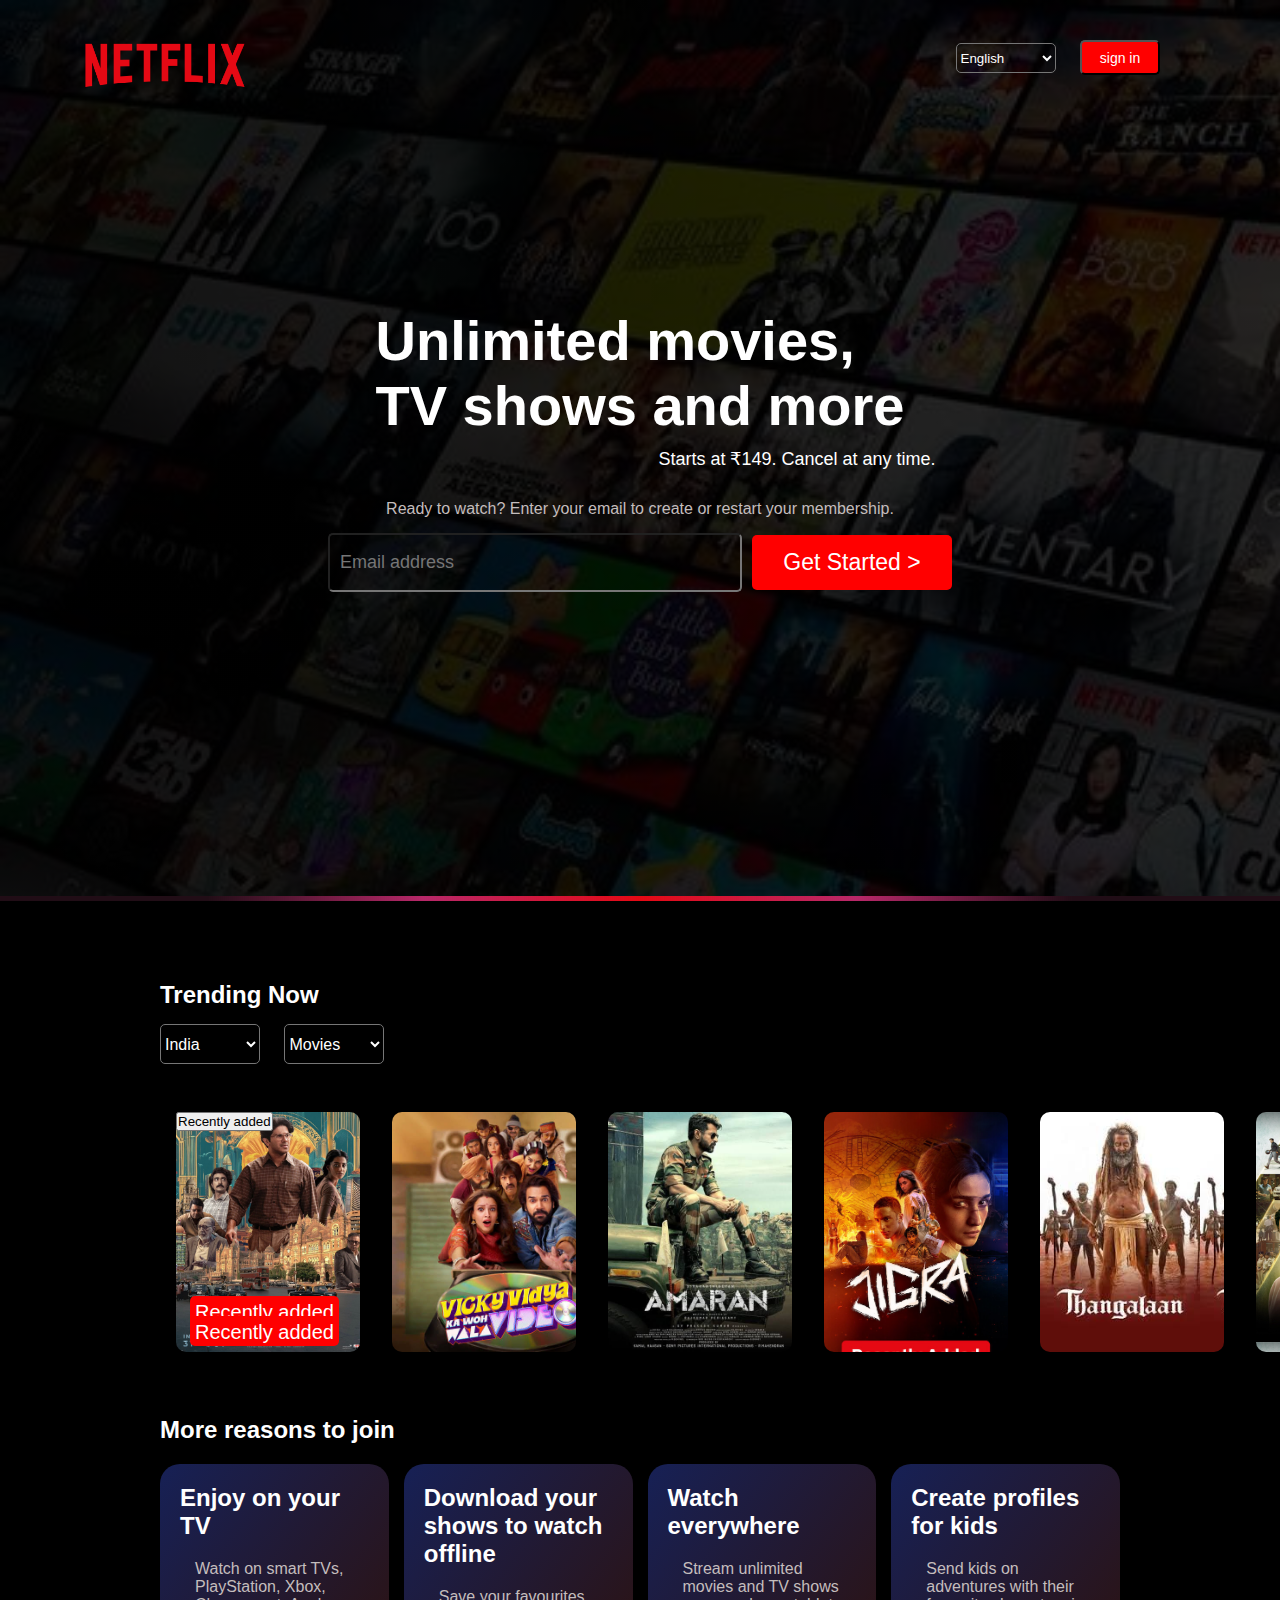
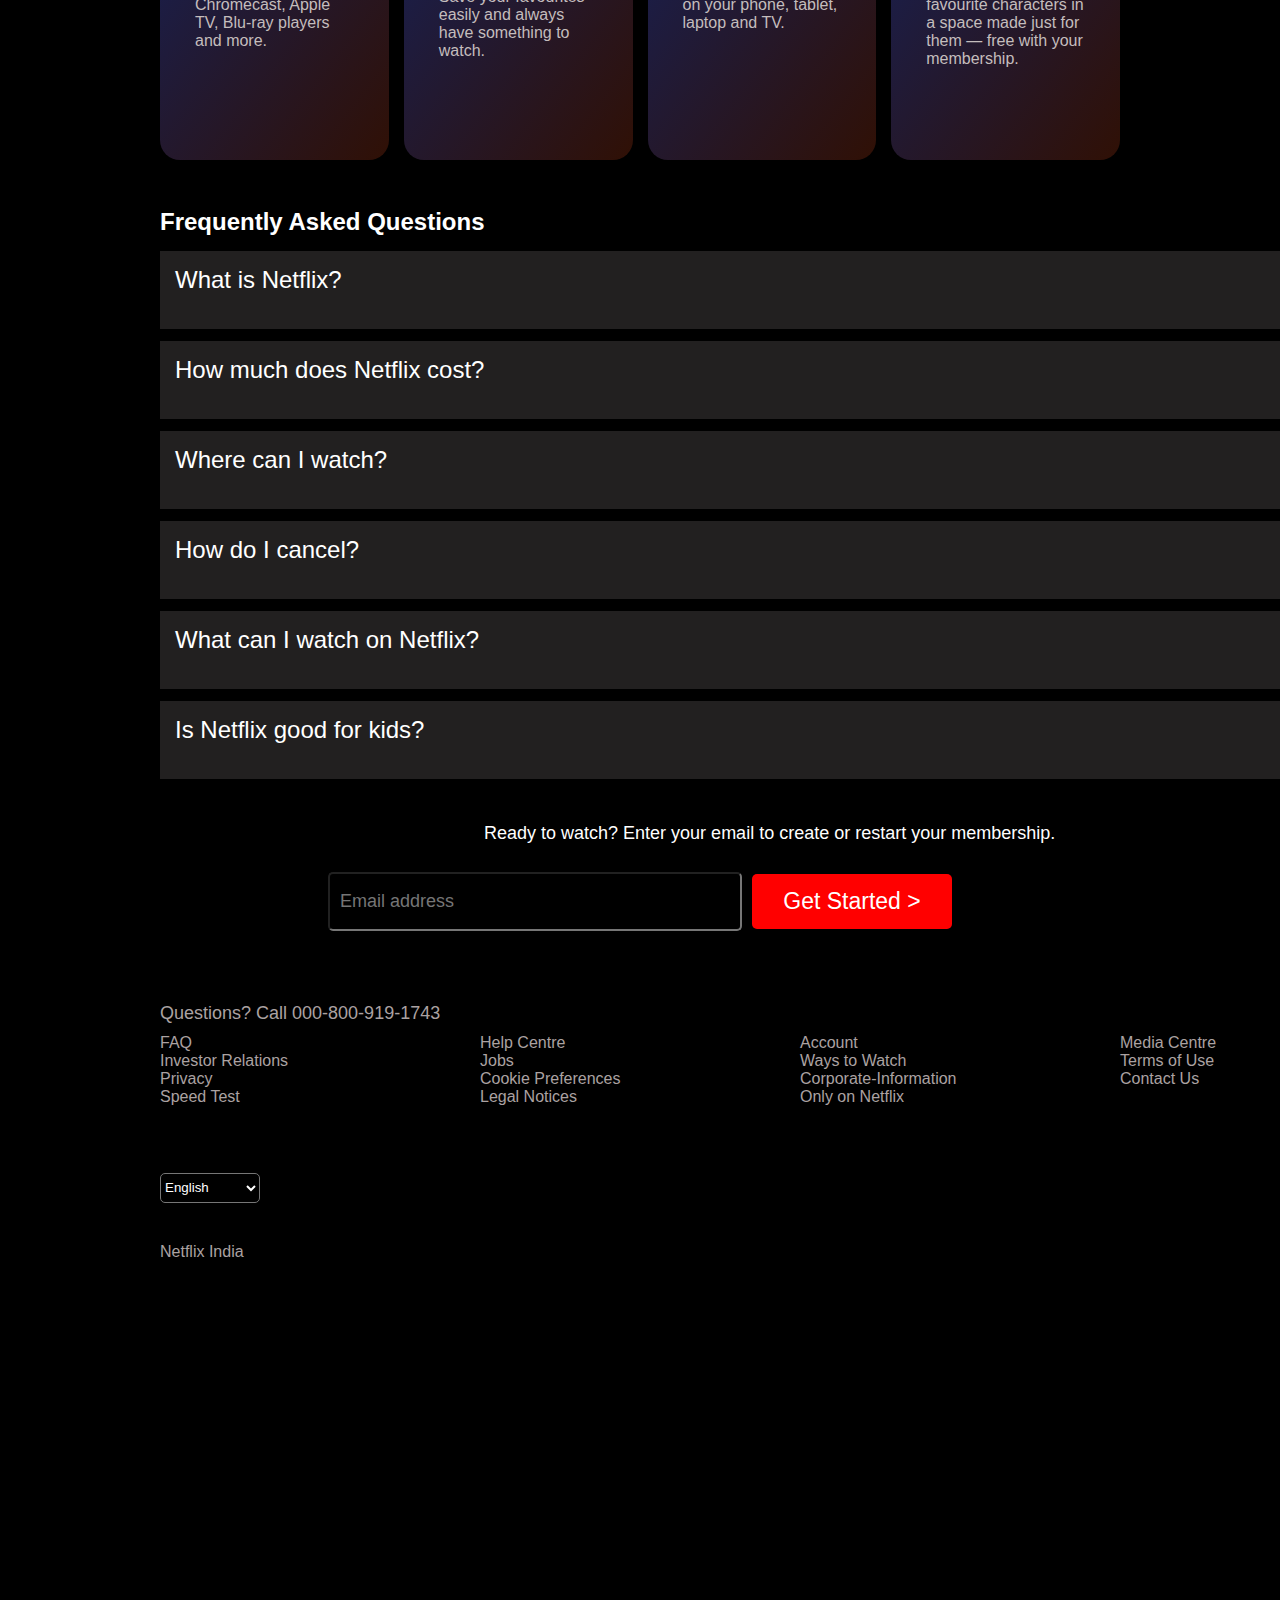
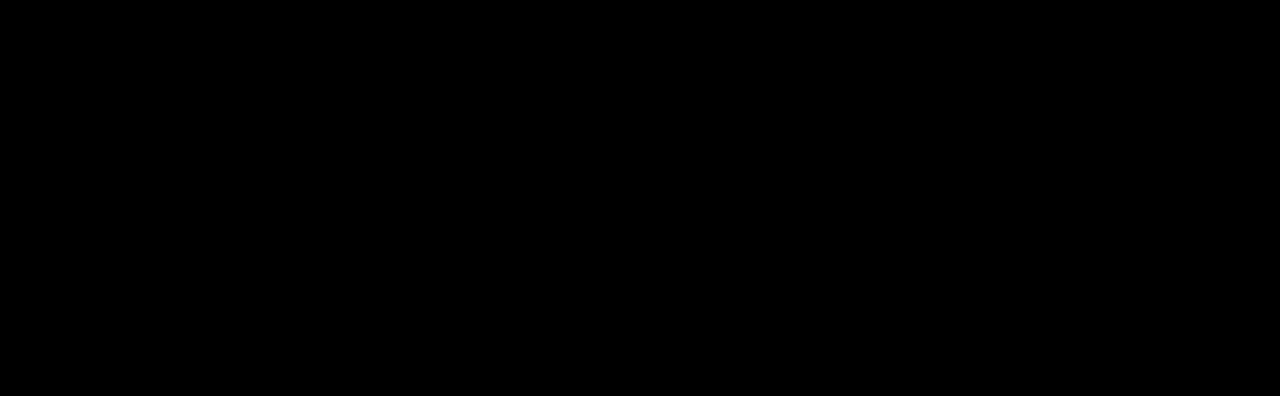
==== Netflix/index.html @ ad24f738 "add_changes" ====
<!DOCTYPE html>
<html lang="en">
<head>
    <title>Document</title>
    <link rel="stylesheet" href="netflix.css">
</head>
<body>
    <div class="container">
           <img src="logo.png">
           <div class="navbar">
           <select id="language">
           <option vlaue="English">English</option>
           <option vlaue="Hindi">Hindi</option>
           </select>
           <button class="signin"> sign in </button> 
        </div>
        <h1>Unlimited movies,</br>TV shows and more</h1>
        <h3>Starts at ₹149. Cancel at any time.</h3>
        <p>Ready to watch? Enter your email to create or restart your membership.</p>
        <div class="text-boxes">
        <input type="text" id="email" placeholder="Email address">
        <button class="start">Get Started ></button>
        </div>
    </div>
      <div class="second-container">
      <div class="curv"></div>
      <div class="mini-container">
        <h2>Trending Now</h2>
        <select id="india">
          <option vlaue="India">India</option>
          <option vlaue="Global">Global</option>
          </select>
          <select id="Movies">
            <option vlaue="Movies">Movies</option>
            <option vlaue="TV Shows">TV Shows</option>
            </select>
  
        <div class="scroll-bar">
        <div id="box1"><button class="recent1">Recently added</button></div>
        <div id="box2"><button class="recent2">Recently added</button></div>
        <div id="box3"><button class="recent3">Recently added</button></div>
        <div id="box4"></div>
        <div id="box5"></div>
        <div id="box6"></div>
        <div id="box7"></div>
        <div id="box8"></div>
        </div>
        <h2> More reasons to join</h2>
        <div class="options">
          <div class="option1"><h2>Enjoy on your TV</h2>
             <p>Watch on smart TVs, PlayStation, Xbox, Chromecast, Apple TV, Blu-ray players and more.</p> </div>
          <div class="option2">
              <h2>Download your shows to watch offline</h2>
              <p>Save your favourites easily and always have something to watch.</p>
          </div>
          <div class="option3">
          <h2>Watch everywhere</h2>
          <p> Stream unlimited movies and TV shows on your phone, tablet, laptop and TV.</p>
          </div>
          <div class="option4">
          <h2>Create profiles for kids</h2>
          <p> Send kids on adventures with their favourite characters in a space made just for them — free with your membership.</p>
          </div>
      </div>
      <h2> Frequently Asked Questions</h2>
      <div class="questions">
      <div id="Que1">What is Netflix?</div>
      <div id="Que2">How much does Netflix cost?</div>
      <div id="Que3">Where can I watch?</div>
      <div id="Que4">How do I cancel?</div>
      <div id="Que5">What can I watch on Netflix?</div>
      <div id="Que6">Is Netflix good for kids?</div>
    </div>
    <h3>Ready to watch? Enter your email to create or restart your membership.</h3>
  </br>
    <div class="text-boxes">
      <input type="text" id="email" placeholder="Email address">
      <button class="start">Get Started ></button>
      </div>
      <h3 class="Que-call">Questions? Call 000-800-919-1743</h3>
      <div class="footer">
        <div class="line1"><h4>FAQ</h4><h4>Help Centre</h4><h4>Account</h4><h4>Media Centre</h4></div>
        <div class="line1"><h4>Investor Relations</h4><h4>Jobs</h4><h4>Ways to Watch</h4><h4>Terms of Use</h4></div>
        <div class="line1"><h4>Privacy</h4><h4>Cookie Preferences</h4><h4>Corporate-Information</h4><h4>
          Contact Us</h4></div>
        <div class="line1"><h4>Speed Test</h4><h4>Legal Notices</h4><h4>Only on Netflix</h4><h4></h4></div>
      </div>
      <select id="lang">
        <option vlaue="English">English</option>
        <option vlaue="Hindi">Hindi</option>
        </select>
        <h4>Netflix India</h4>
      </div>
   </div>
</body>
</html>
---- Netflix/netflix.css ----
*{
    margin:0px;
    padding:0px;
}
body{
    
    color: white;
    font-family: Netflix Sans, Helvetica Neue, Segoe UI, Roboto, Ubuntu, sans-serif;
}
.container{
    background-image: linear-gradient(to right, rgba(0,0,0,0.9),rgba(0,0,0,0.8)),url("bgimage.jpeg");
    background-size: cover;
    height: 100vh;
     display:flex;
     flex-direction: column;
     justify-content: center;
     align-items: center;
}
img{
    width:250px;
    position: absolute;
    top:-5px;
    left: 40px;
}
.navbar{
    position: absolute;
    top:40px;
    right: 120px;
    gap: 20px;
}
#language{
    width:100px;
    height: 30px;
    margin-right: 20px;
    border-radius: 5px;
    background: transparent;
    color: white;
}
.signin{
    font-size: 14px;
    color: white;
    width: 80px;
    height: 35px;
    padding:5px;
    background-color: red;
    border-radius: 5px;
}
h1{
    font-size: 3.5rem;
    font-family: Netflix Sans, Helvetica Neue, Segoe UI, Roboto, Ubuntu, sans-serif;
    font-weight: 900;
}
h3{
    margin: 10px;
    font-size: 1.25rem;
    font-weight: 500;
}
p{ 
    margin: 15px;
}
.text-boxes{
     display:flex;
     flex-direction: row;
     justify-content: center;
     align-items: center;
     gap: 10px;
}
#email{
    width: 400px;
    height: 55px;
    padding-left:10px;
    background: transparent;
    color: rgb(235, 228, 228);
    font-family: Netflix Sans, Helvetica Neue, Segoe UI, Roboto, Ubuntu, sans-serif;
    border-radius: 5px;
    font-size: 18px;
}
.start{
    width: 200px;
    height: 55px;
    background-color: red;
    border-radius: 5px;
    color: white;
    font-size: 23px;
    border:none ;
}
.second-container{
    height:300vh;
    background-color: black;
}
.curv{
    height: 5px;
    background-image: linear-gradient(to right,rgba(33, 13, 22, 1) 16%, rgba(184, 40, 105, 1), rgba(229, 9, 20, 1), rgba(184, 40, 105, 1), rgba(33, 13, 22, 1) 84%);
    box-sizing: border-box;
    border: solid .25rem transparent;
    border-top-left-radius: 50% 100%;
    border-top-right-radius: 50% 100%;
    border-bottom: none;
    z-index: -1;
    margin-top: -.25rem;
    border-radius: inherit;
    
}

.mini-container{  
    margin-top: 5em;
    padding-left:10em;
    padding-right:10em;
}
#india{
    width:100px;
    height: 40px;
    margin-right: 20px;
    border-radius: 5px;
    background: transparent;
    color: white;
    font-size: 16px;
}
h2{
    margin-bottom: 15px;
}
#Movies{
    width:100px;
    height: 40px;
    margin-right: 20px;
    border-radius: 5px;
    background: transparent;
    color: white;
    font-size: 16px;
}
.scroll-bar{
    width:70em;
    padding: 1em;
    display: flex;
    margin-top: 2em;
    overflow: auto;
    scrollbar-width: none;
    height: 15em;
    margin-bottom: 3em;
    position:relative;
}
#box1{
    min-height: 15em;
    min-width: 11.5em;
    background-image:url("image1.jpg");
    background-size: cover;
    border-radius: 10px;
    margin-right: 2em;

}
#box2{
    height: 15em;
    min-width: 11.5em;
    background-image:url("image2.jpeg");
    background-size: cover;
    border-radius: 10px;
    margin-right: 2em;
}
#box3{
    height: 15em;
    min-width: 11.5em;
    background-image:url("image3.jpg");
    background-size: cover;
    border-radius: 10px;
    margin-right: 2em;
}
#box4{
    height: 15em;
    min-width: 11.5em;
    background-image:url("image4.jpg");
    background-size: cover;
    border-radius: 10px;
    margin-right: 2em;
}
#box5{
    height: 15em;
    min-width: 11.5em;
    background-image:url("image5.jpeg");
    background-size: contain;
    border-radius: 10px;
    margin-right: 2em;
}
#box6{
    height: 15em;
    min-width: 11.5em;
    background-image:url("image6.jpg");
    background-size: contain;
    border-radius: 10px;
    margin-right: 2em;
}
#box7{
    height: 15em;
    min-width: 11.5em;
    background-image:url("image7.jpg");
    background-size: cover;
    border-radius: 10px;
    margin-right: 2em;
}
#box8{
    height: 15em;
    min-width: 11.5em;
    background-image:url("image8.jpeg");
    background-size: cover;
    border-radius: 10px;
    margin-right: 2em;
}
#box1:hover,#box2:hover,#box3:hover,#box4:hover,#box5:hover,#box6:hover,#box7:hover,#box8:hover
{
    transform: scale(1.1,1.1);
}
.recent{
    height: 1.5em;
    padding: 5px;
    background-color: red;
    border: none;
    border-radius: 5px;
    color:white;
    font-size: 20px;
    position: absolute;
    top:220px;
    left:30px;
}
.recent2{
    height: 1.5em;
    padding: 5px;
    background-color: red;
    border: none;
    border-radius: 5px;
    color:white;
    font-size: 20px;
    position: absolute;
    top:200px;
    left:30px;
}
.recent3{
    height: 1.5em;
    padding: 5px;
    background-color: red;
    border: none;
    border-radius: 5px;
    color:white;
    font-size: 20px;
    position: absolute;
    top:220px;
    left:30px;
}

.options{
    margin-top: 20px;
    color: white;
    display: flex;
    gap:15px;
    margin-bottom: 3em;
}
.option1,.option2,.option3,.option4{
    height: 16em;
    width: 16em;
    background-image:linear-gradient(to right bottom, rgba(25, 36, 95, 0.9),rgb(48, 16, 5));
    border-radius: 20px;
    padding: 20px;
}
p{
    color: rgb(196, 189, 189);
    margin-top: 20px;
}
.questions{
    display: flex;
    flex-direction: column;
    color: white;
    margin-bottom: 2em;
}
#Que1,#Que2,#Que3,#Que4,#Que5,#Que6{
    width: 48em;
    height: 2em;
    margin-bottom: 0.5em;
    background-color: rgb(34, 32, 32);
    border: none;
    font-size: 24px;
    color: white;
    padding: 15px;
}
#Que1:hover,#Que2:hover,#Que3:hover,#Que4:hover,#Que5:hover,#Que6:hover{
    background-color: rgb(59, 56, 56);
}
h3{
    font-size: 18px;
    margin-left: 18em;
}
.Que-call{
    color: rgb(171, 162, 162);
    margin-top: 4em;
    font-weight:500;
    margin-left: 0em;
}
h4{
    width:10em;
    color: rgb(171, 162, 162);
    font-weight:500;
}
.footer{
    width:70em;
}
.line1{
    display:flex;
    flex-direction: row;
    justify-content: space-between;
}
#lang{
    width:100px;
    height: 30px;
    margin-right: 20px;
    border-radius: 5px;
    background: transparent;
    color: white;
    margin-top: 5em;
    margin-bottom: 3em;
}
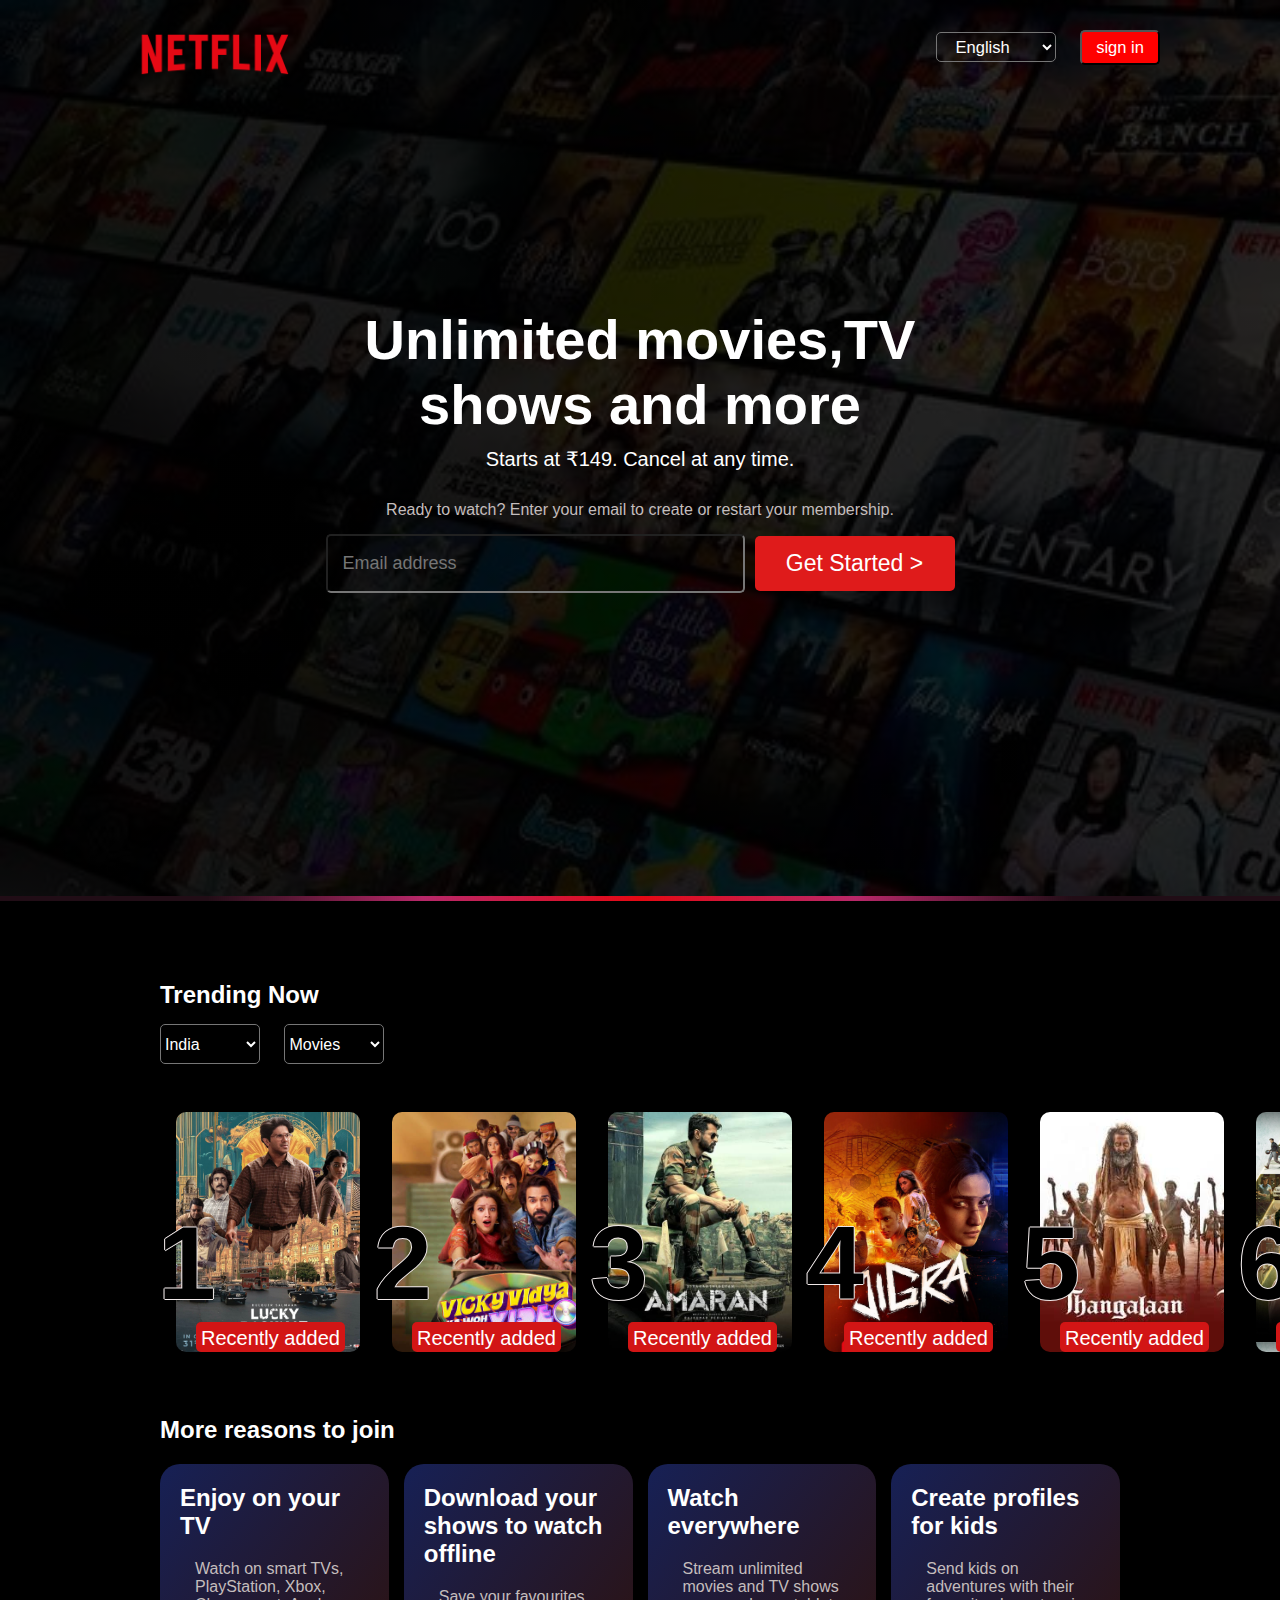
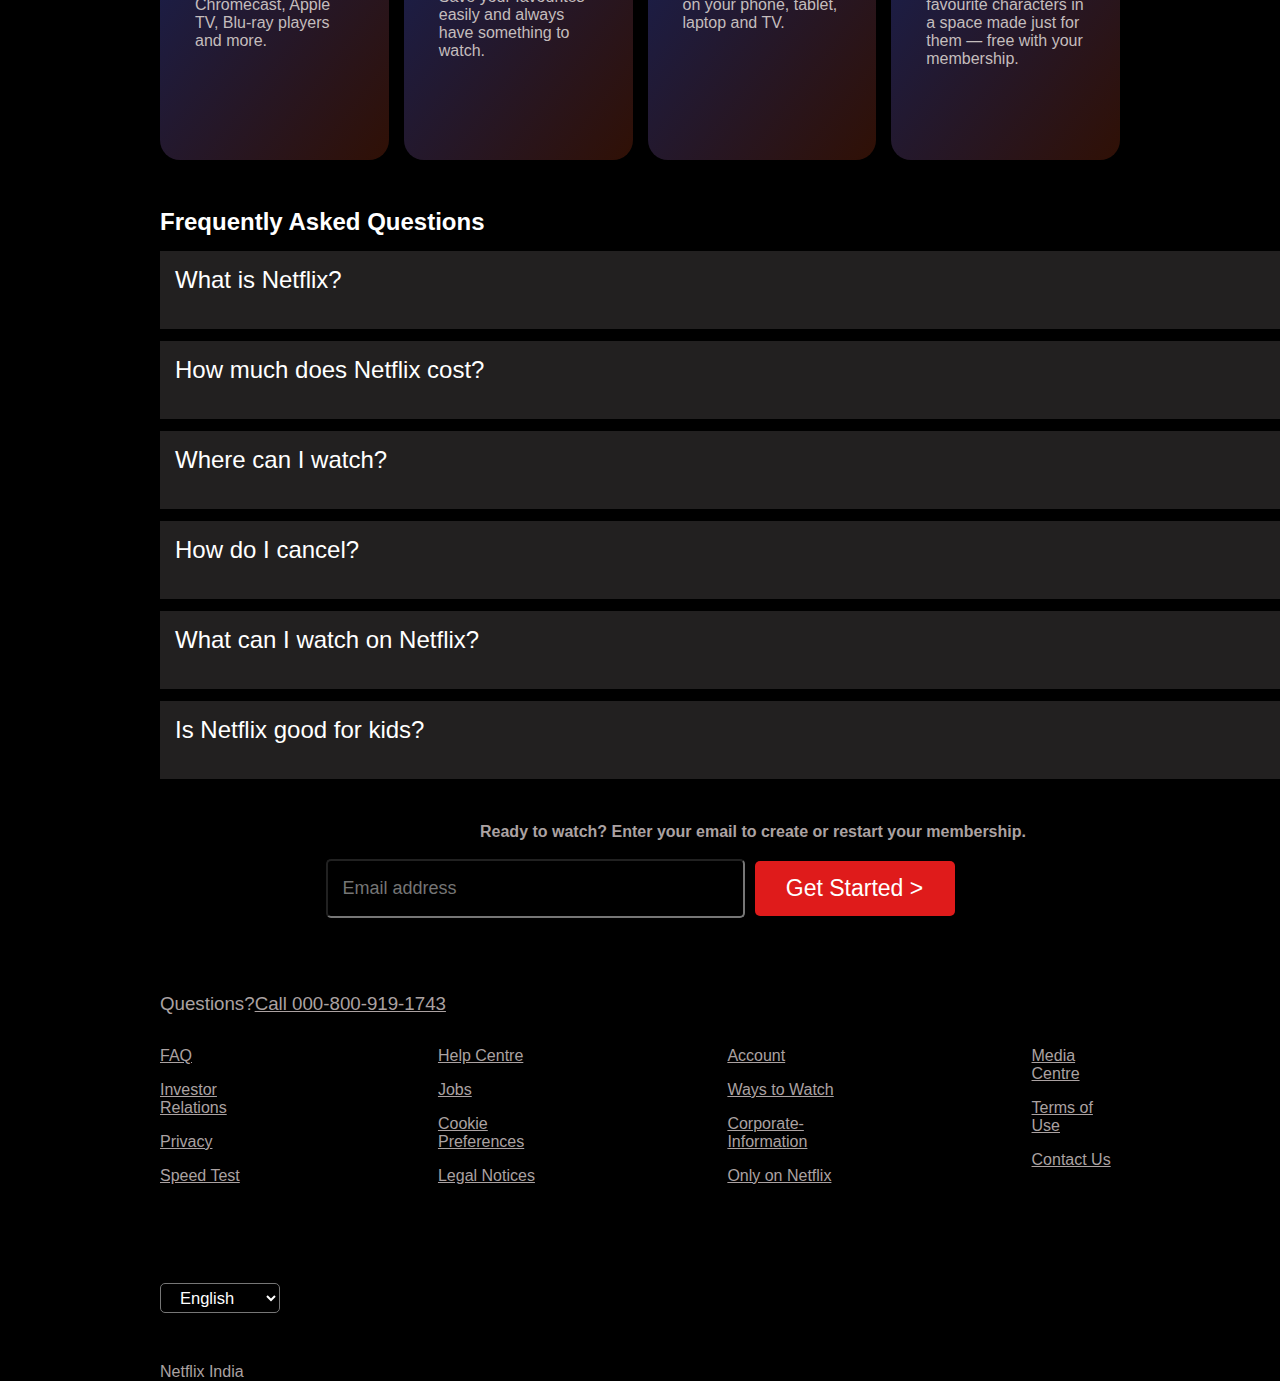
==== commit 8da1920d: "completed" ====
--- a/Netflix/index.html
+++ b/Netflix/index.html
@@ -14,8 +14,8 @@
            </select>
            <button class="signin"> sign in </button> 
         </div>
-        <h1>Unlimited movies,</br>TV shows and more</h1>
-        <h3>Starts at ₹149. Cancel at any time.</h3>
+        <h1>Unlimited movies,TV </h1><h1>shows and more</h1>
+        <h3 id="desc">Starts at ₹149. Cancel at any time.</h3>
         <p>Ready to watch? Enter your email to create or restart your membership.</p>
         <div class="text-boxes">
         <input type="text" id="email" placeholder="Email address">
@@ -36,15 +36,16 @@
             </select>
   
         <div class="scroll-bar">
-        <div id="box1"><button class="recent1">Recently added</button></div>
-        <div id="box2"><button class="recent2">Recently added</button></div>
-        <div id="box3"><button class="recent3">Recently added</button></div>
-        <div id="box4"></div>
-        <div id="box5"></div>
-        <div id="box6"></div>
-        <div id="box7"></div>
-        <div id="box8"></div>
-        </div>
+        <div id="box1"><button class="recent">Recently added</button><div id="num">1</div></div>
+        <div id="box2"><button class="recent">Recently added</button><div id="num">2</div></div>
+        <div id="box3"><button class="recent">Recently added</button><div id="num">3</div></div>
+        <div id="box4"><button class="recent">Recently added</button><div id="num">4</div></div>
+        <div id="box5"><button class="recent">Recently added</button><div id="num">5</div></div>
+        <div id="box6"><button class="recent">Recently added</button><div id="num">6</div></div>
+        <div id="box7"><button class="recent">Recently added</button><div id="num">7</div></div>
+        <div id="box8"><button class="recent">Recently added</button><div id="num">8</div></div>
+      </div>
+        
         <h2> More reasons to join</h2>
         <div class="options">
           <div class="option1"><h2>Enjoy on your TV</h2>
@@ -71,19 +72,18 @@
       <div id="Que5">What can I watch on Netflix?</div>
       <div id="Que6">Is Netflix good for kids?</div>
     </div>
-    <h3>Ready to watch? Enter your email to create or restart your membership.</h3>
+    <h3 id="foot-desc">Ready to watch? Enter your email to create or restart your membership.</h3>
   </br>
     <div class="text-boxes">
       <input type="text" id="email" placeholder="Email address">
       <button class="start">Get Started ></button>
       </div>
-      <h3 class="Que-call">Questions? Call 000-800-919-1743</h3>
+      <h3 class="Que-call">Questions?<a href="">Call 000-800-919-1743</a></h3>
       <div class="footer">
-        <div class="line1"><h4>FAQ</h4><h4>Help Centre</h4><h4>Account</h4><h4>Media Centre</h4></div>
-        <div class="line1"><h4>Investor Relations</h4><h4>Jobs</h4><h4>Ways to Watch</h4><h4>Terms of Use</h4></div>
-        <div class="line1"><h4>Privacy</h4><h4>Cookie Preferences</h4><h4>Corporate-Information</h4><h4>
-          Contact Us</h4></div>
-        <div class="line1"><h4>Speed Test</h4><h4>Legal Notices</h4><h4>Only on Netflix</h4><h4></h4></div>
+        <li id="ref1"><a href="">FAQ</a><a href="">Investor Relations</a><a href="">Privacy</a><a href="">Speed Test</a></li>
+        <li id="ref2"><a href="">Help Centre</a><a href="">Jobs</a><a href="">Cookie Preferences</a><a href="">Legal Notices</a></li>
+        <li id="ref3"><a href="">Account</a><a href="">Ways to Watch</a><a href="">Corporate-Information</a><a href="">Only on Netflix</a></li>
+        <li id="ref4"><a href="">Media Centre</a><a href="">Terms of Use</a><a href="">Contact Us</a></li>
       </div>
       <select id="lang">
         <option vlaue="English">English</option>
--- a/Netflix/netflix.css
+++ b/Netflix/netflix.css
@@ -17,24 +17,26 @@
      align-items: center;
 }
 img{
-    width:250px;
+    width:230px;
     position: absolute;
-    top:-5px;
-    left: 40px;
+    top:-10px;
+    left: 100px;
 }
 .navbar{
     position: absolute;
-    top:40px;
+    top:30px;
     right: 120px;
     gap: 20px;
 }
 #language{
-    width:100px;
+    width:120px;
     height: 30px;
     margin-right: 20px;
     border-radius: 5px;
     background: transparent;
     color: white;
+    padding-left: 15px;
+    font-size: 16.5px;
 }
 .signin{
     font-size: 14px;
@@ -44,13 +46,14 @@
     padding:5px;
     background-color: red;
     border-radius: 5px;
+    font-size: 16.5px;
 }
 h1{
     font-size: 3.5rem;
     font-family: Netflix Sans, Helvetica Neue, Segoe UI, Roboto, Ubuntu, sans-serif;
     font-weight: 900;
 }
-h3{
+#desc{
     margin: 10px;
     font-size: 1.25rem;
     font-weight: 500;
@@ -68,7 +71,7 @@
 #email{
     width: 400px;
     height: 55px;
-    padding-left:10px;
+    padding-left:15px;
     background: transparent;
     color: rgb(235, 228, 228);
     font-family: Netflix Sans, Helvetica Neue, Segoe UI, Roboto, Ubuntu, sans-serif;
@@ -78,14 +81,14 @@
 .start{
     width: 200px;
     height: 55px;
-    background-color: red;
+    background-color: rgb(223, 27, 27);
     border-radius: 5px;
     color: white;
     font-size: 23px;
     border:none ;
 }
 .second-container{
-    height:300vh;
+    
     background-color: black;
 }
 .curv{
@@ -137,16 +140,16 @@
     scrollbar-width: none;
     height: 15em;
     margin-bottom: 3em;
-    position:relative;
+   
 }
 #box1{
-    min-height: 15em;
+    height: 15em;
     min-width: 11.5em;
     background-image:url("image1.jpg");
     background-size: cover;
     border-radius: 10px;
     margin-right: 2em;
-
+    position: relative;
 }
 #box2{
     height: 15em;
@@ -163,6 +166,8 @@
     background-size: cover;
     border-radius: 10px;
     margin-right: 2em;
+    position: relative;
+
 }
 #box4{
     height: 15em;
@@ -211,38 +216,13 @@
 .recent{
     height: 1.5em;
     padding: 5px;
-    background-color: red;
+    background-color: rgb(210, 21, 21);
     border: none;
     border-radius: 5px;
     color:white;
     font-size: 20px;
-    position: absolute;
-    top:220px;
-    left:30px;
-}
-.recent2{
-    height: 1.5em;
-    padding: 5px;
-    background-color: red;
-    border: none;
-    border-radius: 5px;
-    color:white;
-    font-size: 20px;
-    position: absolute;
-    top:200px;
-    left:30px;
-}
-.recent3{
-    height: 1.5em;
-    padding: 5px;
-    background-color: red;
-    border: none;
-    border-radius: 5px;
-    color:white;
-    font-size: 20px;
-    position: absolute;
-    top:220px;
-    left:30px;
+    margin-top: 10.5em;
+    margin-left: 1em;
 }
 
 .options{
@@ -282,9 +262,10 @@
 #Que1:hover,#Que2:hover,#Que3:hover,#Que4:hover,#Que5:hover,#Que6:hover{
     background-color: rgb(59, 56, 56);
 }
-h3{
-    font-size: 18px;
-    margin-left: 18em;
+#foot-desc{
+    font-size: 16px;
+    margin-left: 20em;
+    color: rgb(171, 162, 162);
 }
 .Que-call{
     color: rgb(171, 162, 162);
@@ -292,21 +273,27 @@
     font-weight:500;
     margin-left: 0em;
 }
-h4{
-    width:10em;
+a{
     color: rgb(171, 162, 162);
     font-weight:500;
+    gap:50px;
+    margin-bottom: 1em;
 }
 .footer{
-    width:70em;
-}
-.line1{
+    display: flex;
+    flex-direction: row;
+
+}
+#ref1,#ref2,#ref3,#ref4{
     display:flex;
-    flex-direction: row;
-    justify-content: space-between;
+    flex-direction: column;
+    margin-top: 2em;
+}
+#ref2,#ref3,#ref4{
+    margin-left: 10em;
 }
 #lang{
-    width:100px;
+    width:120px;
     height: 30px;
     margin-right: 20px;
     border-radius: 5px;
@@ -314,9 +301,26 @@
     color: white;
     margin-top: 5em;
     margin-bottom: 3em;
-}
-
-
-
-
-
+    padding-left: 15px;
+    font-size: 16.5px;
+}
+option{
+    color: black;
+}
+h4{
+    color: rgb(171, 162, 162);
+    font-weight:500; 
+}
+#num{
+    position: relative;
+    top: -148px;
+    left: -18px;
+    font-weight: 700;
+    font-size: 6.5em;
+    color: black;
+    z-index: 13;
+    text-shadow: -1px 0 rgb(243, 236, 236), 0 1px rgb(238, 231, 231), 1px 0 rgb(234, 227, 227), 0 -1px rgb(236, 228, 228);
+}
+
+
+
